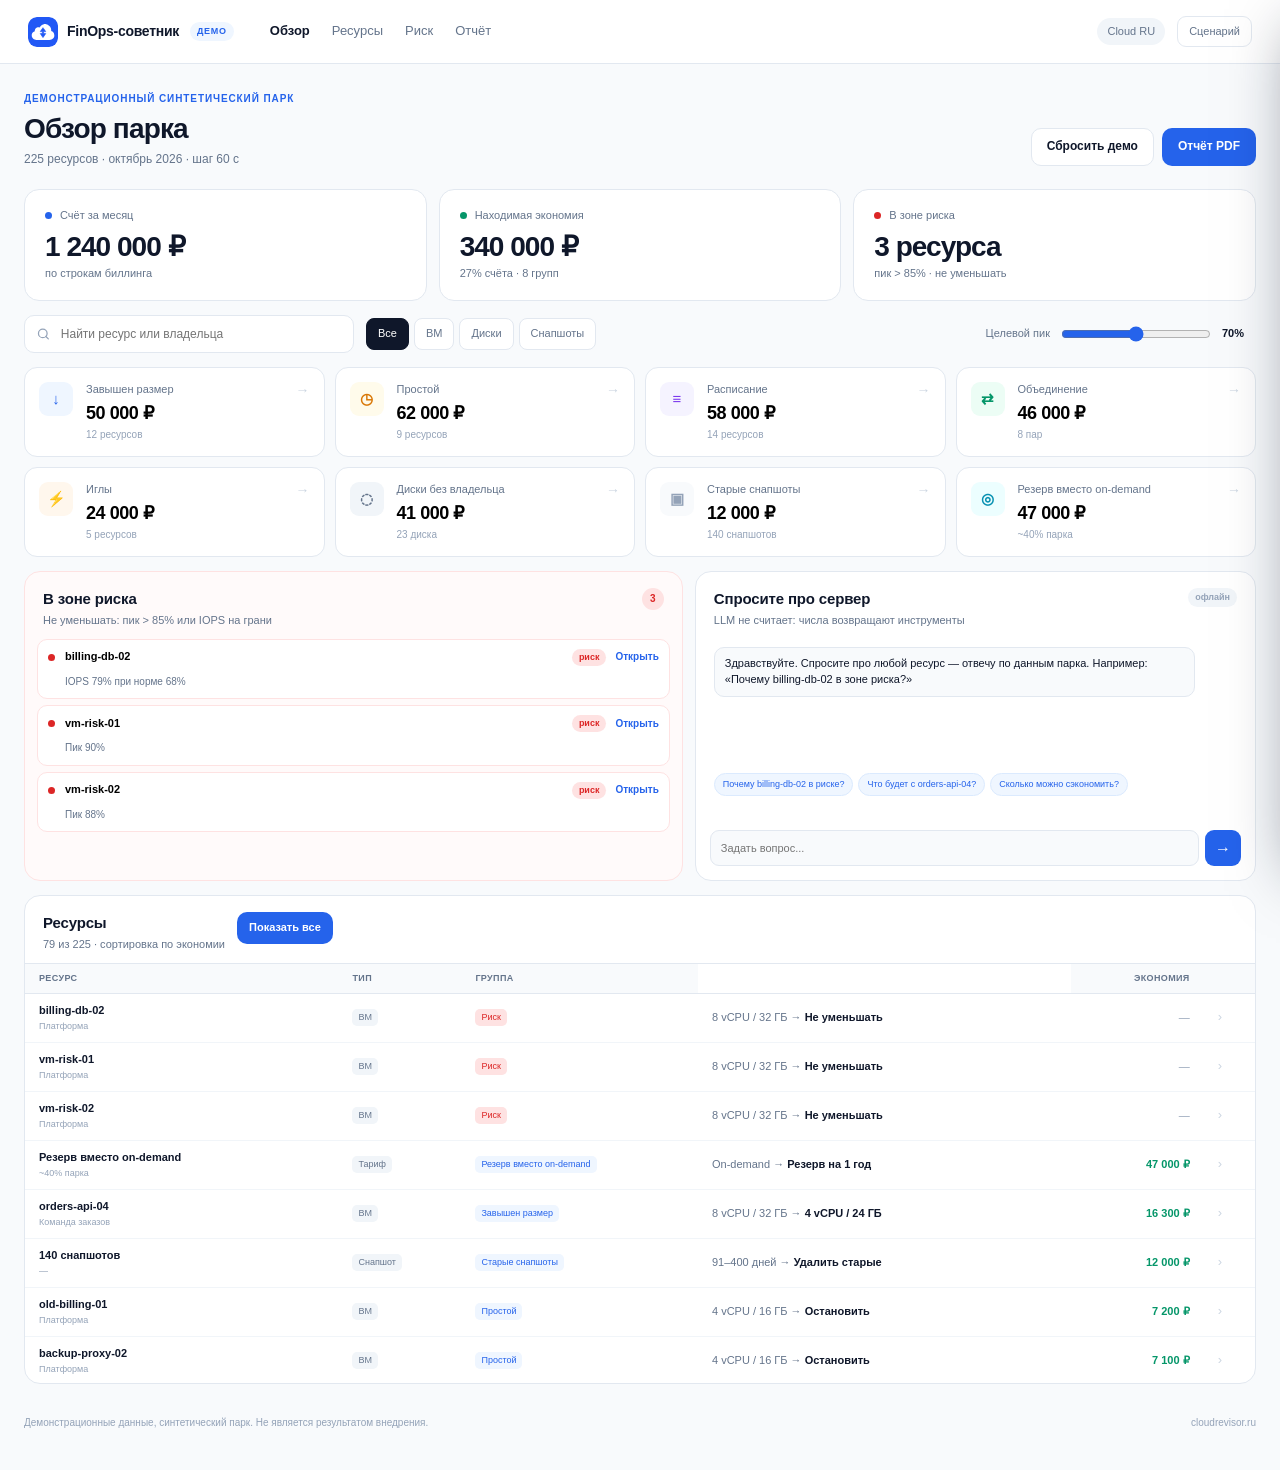
==== demo/index.html @ 81bf04be "Add interactive product demo" ====
<!doctype html>
<html lang="ru">
<head>
  <meta charset="utf-8">
  <meta name="viewport" content="width=device-width, initial-scale=1">
  <title>Облачный ревизор — демо</title>
  <meta name="description" content="Кликабельный демо-стенд FinOps-советника: счёт, экономия, риск, what-if и чат по числам.">
  <link rel="icon" type="image/svg+xml" href="assets/logo.svg">
  <link rel="stylesheet" href="styles.css">
</head>
<body>
  <header class="topbar">
    <a class="brand" href="#" aria-label="Облачный ревизор — демо">
      <img src="assets/logo.svg" alt="" width="32" height="32">
      <span class="brand__name">FinOps-советник</span>
      <span class="demo-badge">ДЕМО</span>
    </a>
    <nav class="nav" aria-label="Разделы демо">
      <a href="#top" class="is-active">Обзор</a>
      <a href="#resourcesPanel">Ресурсы</a>
      <a href="#riskPanel">Риск</a>
      <button type="button" id="navReport">Отчёт</button>
    </nav>
    <div class="topbar__right">
      <span class="account">Cloud RU</span>
      <button class="icon-btn" type="button" id="scenarioBtn" title="Сценарий демо">Сценарий</button>
    </div>
  </header>

  <main class="page" id="top">
    <section class="page-head">
      <div>
        <p class="eyebrow">Демонстрационный синтетический парк</p>
        <h1>Обзор парка</h1>
        <p class="page-sub"><span id="metaResources">225</span> ресурсов · <span id="metaPeriod">октябрь 2026</span> · шаг <span id="metaStep">60 с</span></p>
      </div>
      <div class="page-actions">
        <button class="btn btn--ghost" type="button" id="resetBtn">Сбросить демо</button>
        <button class="btn btn--primary" type="button" id="reportBtn">Отчёт PDF</button>
      </div>
    </section>

    <section class="summary-grid" aria-label="Сводка">
      <article class="summary-card">
        <div class="summary-card__label"><span class="dot dot--blue"></span>Счёт за месяц</div>
        <div class="summary-card__value" id="billValue">1 240 000 ₽</div>
        <div class="summary-card__sub">по строкам биллинга</div>
      </article>
      <article class="summary-card">
        <div class="summary-card__label"><span class="dot dot--green"></span>Находимая экономия</div>
        <div class="summary-card__value" id="savingsValue">340 000 ₽</div>
        <div class="summary-card__sub" id="savingsSub">27% счёта · 8 групп</div>
      </article>
      <article class="summary-card">
        <div class="summary-card__label"><span class="dot dot--red"></span>В зоне риска</div>
        <div class="summary-card__value" id="riskValue">3 ресурса</div>
        <div class="summary-card__sub">пик &gt; 85% · не уменьшать</div>
      </article>
    </section>

    <section class="toolbar" aria-label="Фильтры">
      <label class="search">
        <svg width="16" height="16" viewBox="0 0 24 24" fill="none" aria-hidden="true"><circle cx="11" cy="11" r="7" stroke="currentColor" stroke-width="2"/><path d="m16 16 4 4" stroke="currentColor" stroke-width="2" stroke-linecap="round"/></svg>
        <input type="search" id="searchInput" placeholder="Найти ресурс или владельца" autocomplete="off">
      </label>
      <div class="chips" id="typeChips" role="group" aria-label="Тип ресурса">
        <button type="button" class="chip is-active" data-type="all">Все</button>
        <button type="button" class="chip" data-type="ВМ">ВМ</button>
        <button type="button" class="chip" data-type="Диск">Диски</button>
        <button type="button" class="chip" data-type="Снапшот">Снапшоты</button>
      </div>
      <div class="peak">
        <label for="peakRange">Целевой пик</label>
        <input type="range" id="peakRange" min="60" max="80" step="1" value="70">
        <output id="peakValue" for="peakRange">70%</output>
      </div>
    </section>

    <section class="category-grid" id="categoryGrid" aria-label="Группы экономии"></section>

    <section class="lower-grid">
      <article class="panel risk-panel" id="riskPanel">
        <div class="panel__head">
          <div>
            <h2>В зоне риска</h2>
            <p>Не уменьшать: пик &gt; 85% или IOPS на грани</p>
          </div>
          <span class="pill pill--red" id="riskCount">3</span>
        </div>
        <div class="risk-list" id="riskList"></div>
      </article>

      <article class="panel chat-panel" id="chatPanel">
        <div class="panel__head">
          <div>
            <h2>Спросите про сервер</h2>
            <p>LLM не считает: числа возвращают инструменты</p>
          </div>
          <span class="llm-badge">офлайн</span>
        </div>
        <div class="chat-log" id="chatLog" aria-live="polite"></div>
        <div class="chat-suggestions" id="chatSuggestions"></div>
        <form class="chat-form" id="chatForm">
          <input type="text" id="chatInput" placeholder="Задать вопрос..." autocomplete="off" aria-label="Вопрос по данным">
          <button type="submit" aria-label="Отправить">→</button>
        </form>
      </article>
    </section>

    <section class="panel resources-panel" id="resourcesPanel">
      <div class="panel__head">
        <div>
          <h2 id="resourcesTitle">Ресурсы</h2>
          <p id="resourcesSub">Показаны ресурсы с рекомендациями и риском</p>
        </div>
        <button class="btn btn--small" type="button" id="clearFilter">Показать все</button>
      </div>
      <div class="table-wrap">
        <table class="resource-table">
          <thead>
            <tr>
              <th>Ресурс</th>
              <th>Тип</th>
              <th>Группа</th>
              <th>Сейчас → нужно</th>
              <th class="num">Экономия</th>
              <th></th>
            </tr>
          </thead>
          <tbody id="resourceRows"></tbody>
        </table>
      </div>
      <div class="table-empty" id="tableEmpty" hidden>Ничего не найдено. Попробуйте другой запрос.</div>
    </section>

    <footer class="page-foot">
      <span>Демонстрационные данные, синтетический парк. Не является результатом внедрения.</span>
      <span>cloudrevisor.ru</span>
    </footer>
  </main>

  <div class="drawer-backdrop" id="drawerBackdrop" hidden></div>
  <aside class="drawer" id="drawer" aria-hidden="true" aria-label="Карточка ресурса"></aside>

  <div class="modal-backdrop" id="reportModal" hidden>
    <div class="report" role="dialog" aria-modal="true" aria-labelledby="reportTitle">
      <div class="report__bar">
        <span id="reportTitle">Отчёт для руководителя</span>
        <div>
          <button class="btn btn--small" type="button" id="printReport">Печать / PDF</button>
          <button class="btn btn--small btn--ghost" type="button" data-close="reportModal">Закрыть</button>
        </div>
      </div>
      <div class="report__body" id="reportBody"></div>
    </div>
  </div>

  <div class="modal-backdrop" id="scenarioModal" hidden>
    <div class="scenario" role="dialog" aria-modal="true" aria-labelledby="scenarioTitle">
      <div class="report__bar">
        <span id="scenarioTitle">Сценарий демо · 3 минуты</span>
        <button class="btn btn--small btn--ghost" type="button" data-close="scenarioModal">Закрыть</button>
      </div>
      <div class="scenario__body">
        <ol class="scenario-list">
          <li><b>0:00–0:15</b><span>Дашборд. «Счёт 1 240 000 ₽, 340 тысяч из них — переплата».</span></li>
          <li><b>0:15–0:45</b><span>«Завышен размер» → <code>orders-api-04</code>. Экономия 16 300 ₽/мес.</span></li>
          <li><b>0:45–1:05</b><span>«Прогнать историю»: 0 переполнений, запас 18%.</span></li>
          <li><b>1:05–1:30</b><span>«Объединение»: две ВМ не работают одновременно.</span></li>
          <li><b>1:30–1:50</b><span>Блок риска: <code>billing-db-02</code>, <code>vm-risk-01/02</code>.</span></li>
          <li><b>1:50–2:15</b><span>Ползунок 70 → 80%: экономия растёт, риск тоже.</span></li>
          <li><b>2:15–2:35</b><span>Чат: «Почему billing-db-02 в риске?»</span></li>
          <li><b>2:35–3:00</b><span>PDF и итог: 225 ресурсов, 340 тыс., 3 риска.</span></li>
        </ol>
        <button class="btn btn--primary" type="button" id="startScenario">Начать с начала</button>
      </div>
    </div>
  </div>

  <script src="data.js"></script>
  <script src="app.js"></script>
</body>
</html>
---- demo/styles.css ----
:root {
  --bg: #f8fafc;
  --card: #ffffff;
  --ink: #0f172a;
  --muted: #64748b;
  --soft: #94a3b8;
  --line: #e2e8f0;
  --accent: #2563eb;
  --accent-soft: #eff6ff;
  --green: #059669;
  --green-soft: #ecfdf5;
  --red: #dc2626;
  --red-soft: #fef2f2;
  --amber: #d97706;
  --amber-soft: #fffbeb;
  --violet: #7c3aed;
  --violet-soft: #f5f3ff;
  --radius: 16px;
  --shadow: 0 18px 45px -28px rgba(15, 23, 42, 0.35);
}

*,
*::before,
*::after {
  box-sizing: border-box;
}

html {
  scroll-behavior: smooth;
  scroll-padding-top: 84px;
}

body {
  margin: 0;
  background: var(--bg);
  color: var(--ink);
  font-family: "Inter", -apple-system, BlinkMacSystemFont, "Segoe UI", Roboto, "Helvetica Neue", Arial, sans-serif;
  font-size: 14px;
  line-height: 1.45;
  -webkit-font-smoothing: antialiased;
}

button,
input {
  font: inherit;
}

button {
  cursor: pointer;
}

a {
  color: inherit;
  text-decoration: none;
}

img {
  display: block;
}

h1,
h2,
h3,
p {
  margin: 0;
}

h1 {
  font-size: 28px;
  letter-spacing: -0.03em;
  line-height: 1.1;
}

h2 {
  font-size: 15px;
  letter-spacing: -0.01em;
}

h3 {
  font-size: 16px;
  letter-spacing: -0.015em;
}

.topbar {
  position: sticky;
  top: 0;
  z-index: 40;
  display: flex;
  align-items: center;
  gap: 28px;
  min-height: 64px;
  padding: 0 28px;
  background: rgba(255, 255, 255, 0.92);
  border-bottom: 1px solid var(--line);
  backdrop-filter: blur(12px);
}

.brand {
  display: inline-flex;
  align-items: center;
  gap: 9px;
  font-weight: 700;
  letter-spacing: -0.02em;
  white-space: nowrap;
}

.brand img {
  width: 30px;
  height: 30px;
  border-radius: 9px;
}

.brand__name {
  font-size: 14px;
}

.demo-badge {
  margin-left: 2px;
  padding: 3px 7px;
  border-radius: 999px;
  background: var(--accent-soft);
  color: var(--accent);
  font-size: 9px;
  font-weight: 700;
  letter-spacing: 0.08em;
}

.nav {
  display: flex;
  align-items: center;
  gap: 22px;
  margin-left: 8px;
  color: var(--muted);
  font-size: 13px;
}

.nav a,
.nav button {
  padding: 6px 0;
  border: 0;
  background: none;
  color: inherit;
  font-weight: 500;
}

.nav a:hover,
.nav button:hover,
.nav .is-active {
  color: var(--ink);
}

.nav .is-active {
  font-weight: 600;
}

.topbar__right {
  display: flex;
  align-items: center;
  gap: 12px;
  margin-left: auto;
}

.account {
  padding: 6px 10px;
  border-radius: 999px;
  background: #f1f5f9;
  color: var(--muted);
  font-size: 11px;
}

.icon-btn {
  padding: 7px 11px;
  border: 1px solid var(--line);
  border-radius: 9px;
  background: var(--card);
  color: var(--muted);
  font-size: 11px;
}

.icon-btn:hover {
  border-color: #cbd5e1;
  color: var(--ink);
}

.page {
  width: min(1240px, calc(100% - 48px));
  margin: 0 auto;
  padding: 28px 0 40px;
}

.page-head {
  display: flex;
  align-items: flex-end;
  gap: 24px;
  margin-bottom: 20px;
}

.eyebrow {
  margin-bottom: 7px;
  color: var(--accent);
  font-size: 10px;
  font-weight: 700;
  letter-spacing: 0.09em;
  text-transform: uppercase;
}

.page-sub {
  margin-top: 7px;
  color: var(--muted);
  font-size: 12px;
}

.page-actions {
  display: flex;
  gap: 8px;
  margin-left: auto;
  padding-bottom: 3px;
}

.btn {
  display: inline-flex;
  align-items: center;
  justify-content: center;
  min-height: 38px;
  padding: 0 15px;
  border: 1px solid transparent;
  border-radius: 10px;
  background: var(--accent);
  color: #fff;
  font-size: 12px;
  font-weight: 600;
  transition: background 0.15s ease, border-color 0.15s ease, transform 0.15s ease;
}

.btn:hover {
  background: #1d4ed8;
}

.btn:active {
  transform: translateY(1px);
}

.btn--ghost {
  border-color: var(--line);
  background: var(--card);
  color: var(--ink);
}

.btn--ghost:hover {
  background: #f8fafc;
  border-color: #cbd5e1;
}

.btn--small {
  min-height: 32px;
  padding: 0 11px;
  font-size: 11px;
}

.summary-grid {
  display: grid;
  grid-template-columns: repeat(3, 1fr);
  gap: 12px;
  margin-bottom: 14px;
}

.summary-card {
  padding: 18px 20px;
  border: 1px solid var(--line);
  border-radius: 15px;
  background: var(--card);
}

.summary-card__label {
  display: flex;
  align-items: center;
  gap: 8px;
  color: var(--muted);
  font-size: 11px;
  font-weight: 500;
}

.dot {
  width: 7px;
  height: 7px;
  border-radius: 50%;
}

.dot--blue { background: var(--accent); }
.dot--green { background: var(--green); }
.dot--red { background: var(--red); }

.summary-card__value {
  margin-top: 8px;
  font-size: 28px;
  font-weight: 700;
  letter-spacing: -0.035em;
  line-height: 1.1;
}

.summary-card__sub {
  margin-top: 4px;
  color: var(--muted);
  font-size: 11px;
}

.toolbar {
  display: flex;
  align-items: center;
  gap: 12px;
  margin-bottom: 14px;
}

.search {
  display: flex;
  align-items: center;
  gap: 8px;
  width: min(330px, 100%);
  height: 38px;
  padding: 0 11px;
  border: 1px solid var(--line);
  border-radius: 10px;
  background: var(--card);
  color: var(--soft);
}

.search input {
  width: 100%;
  border: 0;
  outline: 0;
  background: transparent;
  color: var(--ink);
  font-size: 12px;
}

.chips {
  display: flex;
  gap: 5px;
}

.chip {
  height: 32px;
  padding: 0 11px;
  border: 1px solid var(--line);
  border-radius: 8px;
  background: var(--card);
  color: var(--muted);
  font-size: 11px;
  font-weight: 500;
}

.chip:hover {
  border-color: #cbd5e1;
  color: var(--ink);
}

.chip.is-active {
  border-color: var(--ink);
  background: var(--ink);
  color: #fff;
}

.peak {
  display: flex;
  align-items: center;
  gap: 9px;
  margin-left: auto;
  color: var(--muted);
  font-size: 11px;
  white-space: nowrap;
}

.peak input {
  width: 150px;
  accent-color: var(--accent);
}

.peak output {
  min-width: 34px;
  color: var(--ink);
  font-weight: 600;
}

.category-grid {
  display: grid;
  grid-template-columns: repeat(4, 1fr);
  gap: 10px;
  margin-bottom: 14px;
}

.cat-card {
  display: grid;
  grid-template-columns: 36px 1fr auto;
  gap: 11px;
  align-items: start;
  padding: 14px;
  border: 1px solid var(--line);
  border-radius: 13px;
  background: var(--card);
  text-align: left;
  transition: border-color 0.15s ease, box-shadow 0.15s ease, transform 0.15s ease;
}

.cat-card:hover {
  border-color: #bfdbfe;
  box-shadow: 0 10px 24px -22px rgba(15, 23, 42, 0.45);
  transform: translateY(-1px);
}

.cat-card.is-active {
  border-color: var(--accent);
  box-shadow: 0 0 0 3px rgba(37, 99, 235, 0.12);
}

.cat-icon {
  display: grid;
  place-items: center;
  width: 34px;
  height: 34px;
  border-radius: 9px;
  font-size: 15px;
  font-weight: 700;
}

.tone-blue { background: var(--accent-soft); color: var(--accent); }
.tone-amber { background: var(--amber-soft); color: var(--amber); }
.tone-violet { background: var(--violet-soft); color: var(--violet); }
.tone-green { background: var(--green-soft); color: var(--green); }
.tone-orange { background: #fff7ed; color: #ea580c; }
.tone-slate { background: #f1f5f9; color: var(--muted); }
.tone-gray { background: #f8fafc; color: var(--soft); }
.tone-mint { background: #ecfeff; color: #0891b2; }

.cat-title,
.cat-value,
.cat-sub {
  display: block;
}

.cat-title {
  color: var(--muted);
  font-size: 11px;
  font-weight: 500;
  line-height: 1.3;
}

.cat-value {
  margin-top: 3px;
  font-size: 18px;
  font-weight: 700;
  letter-spacing: -0.025em;
}

.cat-sub {
  margin-top: 2px;
  color: var(--soft);
  font-size: 10px;
}

.cat-arrow {
  color: #cbd5e1;
  font-size: 14px;
  line-height: 1.2;
}

.lower-grid {
  display: grid;
  grid-template-columns: 1.08fr 0.92fr;
  gap: 12px;
  margin-bottom: 14px;
}

.panel {
  border: 1px solid var(--line);
  border-radius: var(--radius);
  background: var(--card);
}

.panel__head {
  display: flex;
  align-items: flex-start;
  gap: 12px;
  padding: 16px 18px 10px;
}

.panel__head p {
  margin-top: 3px;
  color: var(--muted);
  font-size: 11px;
}

.panel__head .pill,
.panel__head .llm-badge {
  margin-left: auto;
}

.risk-panel {
  background: #fffafa;
  border-color: #fee2e2;
}

.pill {
  display: inline-flex;
  align-items: center;
  justify-content: center;
  min-width: 22px;
  height: 22px;
  padding: 0 7px;
  border-radius: 999px;
  font-size: 10px;
  font-weight: 700;
}

.pill--red {
  background: #fee2e2;
  color: var(--red);
}

.risk-list {
  display: grid;
  gap: 6px;
  padding: 0 12px 12px;
  max-height: 300px;
  overflow: auto;
}

.risk-row {
  display: grid;
  grid-template-columns: 8px minmax(0, 1fr) auto auto;
  gap: 9px;
  align-items: center;
  padding: 9px 10px;
  border: 1px solid #fee2e2;
  border-radius: 10px;
  background: var(--card);
  text-align: left;
}

.risk-row:hover {
  border-color: #fecaca;
}

.risk-dot {
  width: 7px;
  height: 7px;
  border-radius: 50%;
  background: var(--red);
}

.risk-name {
  font-size: 11px;
  font-weight: 600;
  white-space: nowrap;
  overflow: hidden;
  text-overflow: ellipsis;
}

.risk-reason {
  grid-column: 2;
  color: var(--muted);
  font-size: 10px;
  white-space: nowrap;
  overflow: hidden;
  text-overflow: ellipsis;
}

.risk-tag {
  padding: 2px 7px;
  border-radius: 999px;
  background: #fee2e2;
  color: var(--red);
  font-size: 9px;
  font-weight: 600;
}

.risk-open {
  border: 0;
  background: none;
  color: var(--accent);
  font-size: 10px;
  font-weight: 600;
}

.chat-panel {
  display: flex;
  flex-direction: column;
  min-height: 310px;
}

.llm-badge {
  padding: 3px 7px;
  border-radius: 999px;
  background: #f1f5f9;
  color: var(--soft);
  font-size: 9px;
  font-weight: 600;
}

.chat-log {
  display: flex;
  flex-direction: column;
  gap: 7px;
  min-height: 128px;
  max-height: 190px;
  padding: 8px 18px 4px;
  overflow: auto;
}

.msg {
  max-width: 92%;
  padding: 8px 10px;
  border-radius: 10px;
  font-size: 11px;
  line-height: 1.45;
}

.msg--bot {
  align-self: flex-start;
  border: 1px solid var(--line);
  background: #f8fafc;
  color: var(--ink);
}

.msg--user {
  align-self: flex-end;
  background: var(--accent);
  color: #fff;
}

.tools {
  display: flex;
  flex-wrap: wrap;
  gap: 4px;
  margin-top: 6px;
}

.tool-chip {
  padding: 2px 5px;
  border-radius: 5px;
  background: #eef2ff;
  color: #4f46e5;
  font-family: ui-monospace, SFMono-Regular, Menlo, monospace;
  font-size: 8px;
}

.typing {
  display: inline-flex;
  gap: 3px;
  padding: 3px 0;
}

.typing i {
  width: 4px;
  height: 4px;
  border-radius: 50%;
  background: var(--soft);
  animation: blink 1s infinite;
}

.typing i:nth-child(2) { animation-delay: 0.15s; }
.typing i:nth-child(3) { animation-delay: 0.3s; }

@keyframes blink {
  0%, 80%, 100% { opacity: 0.25; }
  40% { opacity: 1; }
}

.chat-suggestions {
  display: flex;
  flex-wrap: wrap;
  gap: 5px;
  padding: 6px 18px;
}

.suggestion {
  padding: 4px 8px;
  border: 1px solid #dbeafe;
  border-radius: 999px;
  background: var(--accent-soft);
  color: var(--accent);
  font-size: 9px;
  font-weight: 500;
}

.chat-form {
  display: flex;
  gap: 6px;
  margin-top: auto;
  padding: 8px 14px 14px;
}

.chat-form input {
  flex: 1;
  min-width: 0;
  height: 36px;
  padding: 0 10px;
  border: 1px solid var(--line);
  border-radius: 9px;
  outline: 0;
  background: #f8fafc;
  font-size: 11px;
}

.chat-form input:focus {
  border-color: var(--accent);
  background: #fff;
}

.chat-form button {
  width: 36px;
  height: 36px;
  border: 0;
  border-radius: 9px;
  background: var(--accent);
  color: #fff;
  font-size: 16px;
}

.resources-panel {
  margin-bottom: 18px;
}

.table-wrap {
  overflow: auto;
  max-height: 420px;
  border-top: 1px solid var(--line);
}

.resource-table {
  width: 100%;
  border-collapse: collapse;
  font-size: 11px;
}

.resource-table th {
  position: sticky;
  top: 0;
  z-index: 1;
  padding: 8px 14px;
  background: #f8fafc;
  color: var(--muted);
  font-size: 9px;
  font-weight: 600;
  text-align: left;
  text-transform: uppercase;
  letter-spacing: 0.04em;
  border-bottom: 1px solid var(--line);
}

.resource-table th.num,
.resource-table td.num {
  text-align: right;
}

.resource-table td {
  padding: 9px 14px;
  border-bottom: 1px solid #f1f5f9;
  vertical-align: middle;
}

.resource-table tbody tr {
  cursor: pointer;
}

.resource-table tbody tr:hover {
  background: #f8fafc;
}

.res-name {
  font-weight: 600;
  white-space: nowrap;
}

.res-owner {
  margin-top: 1px;
  color: var(--soft);
  font-size: 9px;
}

.type-badge,
.group-badge {
  display: inline-block;
  padding: 2px 6px;
  border-radius: 5px;
  background: #f1f5f9;
  color: var(--muted);
  font-size: 9px;
  white-space: nowrap;
}

.group-badge {
  background: #eff6ff;
  color: var(--accent);
}

.group-badge--risk {
  background: #fee2e2;
  color: var(--red);
}

.res-flow {
  color: var(--muted);
  white-space: nowrap;
}

.res-flow b {
  color: var(--ink);
  font-weight: 600;
}

.res-savings {
  color: var(--green);
  font-weight: 700;
  white-space: nowrap;
}

.res-savings--zero {
  color: var(--soft);
  font-weight: 500;
}

.row-open {
  color: #cbd5e1;
  font-size: 13px;
}

.table-empty {
  padding: 26px;
  color: var(--muted);
  font-size: 12px;
  text-align: center;
}

.page-foot {
  display: flex;
  justify-content: space-between;
  gap: 18px;
  padding-top: 14px;
  color: var(--soft);
  font-size: 10px;
}

/* Drawer */

.drawer-backdrop {
  position: fixed;
  inset: 0;
  z-index: 60;
  background: rgba(15, 23, 42, 0.28);
  backdrop-filter: blur(2px);
}

.drawer {
  position: fixed;
  top: 0;
  right: 0;
  z-index: 61;
  display: flex;
  flex-direction: column;
  width: min(570px, 100%);
  height: 100dvh;
  background: var(--bg);
  box-shadow: -24px 0 60px -30px rgba(15, 23, 42, 0.5);
  transform: translateX(102%);
  transition: transform 0.25s ease;
  overflow: auto;
}

.drawer.is-open {
  transform: translateX(0);
}

.drawer__head {
  position: sticky;
  top: 0;
  z-index: 2;
  display: flex;
  align-items: center;
  gap: 10px;
  padding: 14px 18px;
  border-bottom: 1px solid var(--line);
  background: rgba(248, 250, 252, 0.95);
  backdrop-filter: blur(10px);
}

.back-btn {
  display: inline-flex;
  align-items: center;
  gap: 5px;
  padding: 5px 8px;
  border: 1px solid var(--line);
  border-radius: 8px;
  background: var(--card);
  color: var(--muted);
  font-size: 10px;
}

.drawer__head .pill {
  margin-left: auto;
}

.drawer__body {
  padding: 18px;
}

.drawer-title {
  display: flex;
  align-items: flex-start;
  gap: 10px;
}

.drawer-title h2 {
  font-size: 21px;
  letter-spacing: -0.03em;
}

.drawer-title p {
  margin-top: 2px;
  color: var(--muted);
  font-size: 11px;
}

.verdict {
  display: grid;
  grid-template-columns: 1fr auto;
  gap: 12px;
  align-items: center;
  margin-top: 14px;
  padding: 14px 16px;
  border: 1px solid #a7f3d0;
  border-radius: 13px;
  background: var(--green-soft);
}

.verdict--risk {
  border-color: #fecaca;
  background: var(--red-soft);
}

.verdict__label {
  color: var(--green);
  font-size: 10px;
  font-weight: 700;
  letter-spacing: 0.05em;
  text-transform: uppercase;
}

.verdict--risk .verdict__label {
  color: var(--red);
}

.verdict__text {
  margin-top: 3px;
  font-size: 12px;
}

.verdict__value {
  color: var(--green);
  font-size: 25px;
  font-weight: 700;
  letter-spacing: -0.03em;
  text-align: right;
}

.verdict--risk .verdict__value {
  color: var(--red);
  font-size: 13px;
}

.spec-grid {
  display: grid;
  grid-template-columns: 1fr 34px 1fr;
  gap: 8px;
  align-items: center;
  margin-top: 12px;
}

.spec {
  padding: 11px 12px;
  border: 1px solid var(--line);
  border-radius: 11px;
  background: var(--card);
}

.spec span {
  color: var(--muted);
  font-size: 9px;
  text-transform: uppercase;
  letter-spacing: 0.04em;
}

.spec b {
  display: block;
  margin-top: 3px;
  font-size: 14px;
  letter-spacing: -0.02em;
}

.spec--next {
  border-color: #bfdbfe;
  background: var(--accent-soft);
}

.spec-arrow {
  color: var(--accent);
  font-size: 16px;
  text-align: center;
}

.section-label {
  margin: 18px 0 8px;
  color: var(--muted);
  font-size: 10px;
  font-weight: 600;
  letter-spacing: 0.04em;
  text-transform: uppercase;
}

.chart-card {
  padding: 12px;
  border: 1px solid var(--line);
  border-radius: 12px;
  background: var(--card);
}

.chart-head {
  display: flex;
  justify-content: space-between;
  gap: 10px;
  color: var(--muted);
  font-size: 9px;
}

.chart-head b {
  color: var(--ink);
  font-weight: 600;
}

.chart {
  display: block;
  width: 100%;
  height: auto;
  margin-top: 6px;
}

.replay {
  display: flex;
  align-items: center;
  gap: 10px;
  margin-top: 8px;
  padding: 10px 12px;
  border: 1px solid var(--line);
  border-radius: 11px;
  background: var(--card);
}

.replay button {
  flex: 0 0 auto;
}

.replay p {
  color: var(--muted);
  font-size: 10px;
}

.replay-result {
  margin-left: auto;
  color: var(--green);
  font-size: 10px;
  font-weight: 600;
  text-align: right;
}

.steps {
  display: grid;
  gap: 6px;
}

.step {
  display: grid;
  grid-template-columns: 20px 1fr;
  gap: 8px;
  align-items: start;
  padding: 9px 11px;
  border: 1px solid var(--line);
  border-radius: 10px;
  background: var(--card);
  font-size: 11px;
}

.step i {
  display: grid;
  place-items: center;
  width: 18px;
  height: 18px;
  border-radius: 50%;
  background: var(--accent-soft);
  color: var(--accent);
  font-size: 9px;
  font-style: normal;
  font-weight: 700;
}

.drawer-ask {
  display: flex;
  gap: 6px;
  margin-top: 12px;
}

.drawer-ask input {
  flex: 1;
  min-width: 0;
  height: 38px;
  padding: 0 10px;
  border: 1px solid var(--line);
  border-radius: 9px;
  outline: 0;
  background: var(--card);
  font-size: 11px;
}

.drawer-ask button {
  min-height: 38px;
  padding: 0 13px;
  border: 0;
  border-radius: 9px;
  background: var(--accent);
  color: #fff;
  font-size: 11px;
  font-weight: 600;
}

.metric-grid {
  display: grid;
  grid-template-columns: repeat(2, 1fr);
  gap: 6px;
}

.metric {
  display: flex;
  justify-content: space-between;
  gap: 8px;
  padding: 8px 10px;
  border: 1px solid var(--line);
  border-radius: 9px;
  background: var(--card);
  font-size: 10px;
}

.metric span {
  color: var(--muted);
}

.metric b {
  font-weight: 600;
}

.metric--bad b {
  color: var(--red);
}

/* Modals */

.modal-backdrop {
  position: fixed;
  inset: 0;
  z-index: 70;
  display: grid;
  place-items: center;
  padding: 24px;
  background: rgba(15, 23, 42, 0.45);
  backdrop-filter: blur(3px);
}

.modal-backdrop[hidden] {
  display: none;
}

.report,
.scenario {
  width: min(920px, 100%);
  max-height: 90dvh;
  overflow: auto;
  border-radius: 16px;
  background: var(--card);
  box-shadow: var(--shadow);
}

.report__bar {
  position: sticky;
  top: 0;
  z-index: 2;
  display: flex;
  align-items: center;
  gap: 12px;
  padding: 12px 18px;
  border-bottom: 1px solid var(--line);
  background: rgba(255, 255, 255, 0.96);
  backdrop-filter: blur(8px);
  font-weight: 600;
}

.report__bar > div {
  display: flex;
  gap: 6px;
  margin-left: auto;
}

.report__body {
  padding: 28px 34px 36px;
}

.report-hero {
  display: grid;
  grid-template-columns: repeat(3, 1fr);
  gap: 12px;
  margin: 14px 0 18px;
}

.report-stat {
  padding: 12px;
  border: 1px solid var(--line);
  border-radius: 10px;
}

.report-stat span {
  color: var(--muted);
  font-size: 10px;
}

.report-stat b {
  display: block;
  margin-top: 3px;
  font-size: 20px;
  letter-spacing: -0.03em;
}

.report h2 {
  margin-top: 20px;
  font-size: 14px;
}

.report table {
  width: 100%;
  margin-top: 8px;
  border-collapse: collapse;
  font-size: 11px;
}

.report th,
.report td {
  padding: 7px 8px;
  border-bottom: 1px solid var(--line);
  text-align: left;
}

.report th {
  color: var(--muted);
  font-size: 9px;
  text-transform: uppercase;
  letter-spacing: 0.04em;
}

.report td.num,
.report th.num {
  text-align: right;
}

.report-risk {
  margin-top: 10px;
  padding: 12px 14px;
  border: 1px solid #fecaca;
  border-radius: 10px;
  background: var(--red-soft);
  font-size: 11px;
}

.report-risk ul {
  margin: 6px 0 0;
  padding-left: 16px;
}

.report-risk li + li {
  margin-top: 3px;
}

.report-foot {
  margin-top: 22px;
  padding-top: 10px;
  border-top: 1px solid var(--line);
  color: var(--soft);
  font-size: 9px;
}

.scenario__body {
  padding: 18px 22px 24px;
}

.scenario-list {
  display: grid;
  gap: 8px;
  margin: 0 0 18px;
  padding: 0;
  list-style: none;
}

.scenario-list li {
  display: grid;
  grid-template-columns: 82px 1fr;
  gap: 10px;
  padding: 9px 11px;
  border: 1px solid var(--line);
  border-radius: 9px;
  background: #f8fafc;
  font-size: 11px;
}

.scenario-list b {
  color: var(--accent);
  font-size: 10px;
}

.scenario-list code {
  padding: 1px 4px;
  border-radius: 4px;
  background: #eef2ff;
  color: #4f46e5;
  font-size: 10px;
}

/* Responsive */

@media (max-width: 1100px) {
  .category-grid {
    grid-template-columns: repeat(2, 1fr);
  }

  .lower-grid {
    grid-template-columns: 1fr;
  }

  .summary-card__value {
    font-size: 24px;
  }
}

@media (max-width: 860px) {
  .topbar {
    gap: 14px;
    padding: 0 16px;
  }

  .nav {
    gap: 14px;
    overflow-x: auto;
    white-space: nowrap;
  }

  .account {
    display: none;
  }

  .page {
    width: calc(100% - 32px);
    padding-top: 20px;
  }

  .page-head {
    align-items: flex-start;
    flex-direction: column;
    gap: 12px;
  }

  .page-actions {
    margin-left: 0;
  }

  .summary-grid {
    grid-template-columns: 1fr;
  }

  .toolbar {
    flex-wrap: wrap;
  }

  .search {
    width: 100%;
  }

  .peak {
    width: 100%;
    margin-left: 0;
  }

  .peak input {
    flex: 1;
  }
}

@media (max-width: 640px) {
  .brand__name {
    display: none;
  }

  .nav {
    font-size: 12px;
  }

  .category-grid {
    grid-template-columns: 1fr;
  }

  .summary-card__value {
    font-size: 26px;
  }

  .page-actions {
    width: 100%;
  }

  .page-actions .btn {
    flex: 1;
  }

  .resource-table th:nth-child(2),
  .resource-table td:nth-child(2),
  .resource-table th:nth-child(4),
  .resource-table td:nth-child(4) {
    display: none;
  }

  .drawer {
    width: 100%;
  }

  .report__body {
    padding: 20px 18px 26px;
  }

  .report-hero {
    grid-template-columns: 1fr;
  }
}

@media (prefers-reduced-motion: reduce) {
  *,
  *::before,
  *::after {
    animation-duration: 0.001ms !important;
    transition-duration: 0.001ms !important;
  }
}

@media print {
  body * {
    visibility: hidden;
  }

  .report,
  .report * {
    visibility: visible;
  }

  .report {
    position: absolute;
    inset: 0;
    width: 100%;
    max-height: none;
    box-shadow: none;
    border-radius: 0;
  }

  .report__bar {
    display: none;
  }

  .report__body {
    padding: 0;
  }

  .modal-backdrop {
    position: static;
    display: block;
    padding: 0;
    background: none;
  }
}
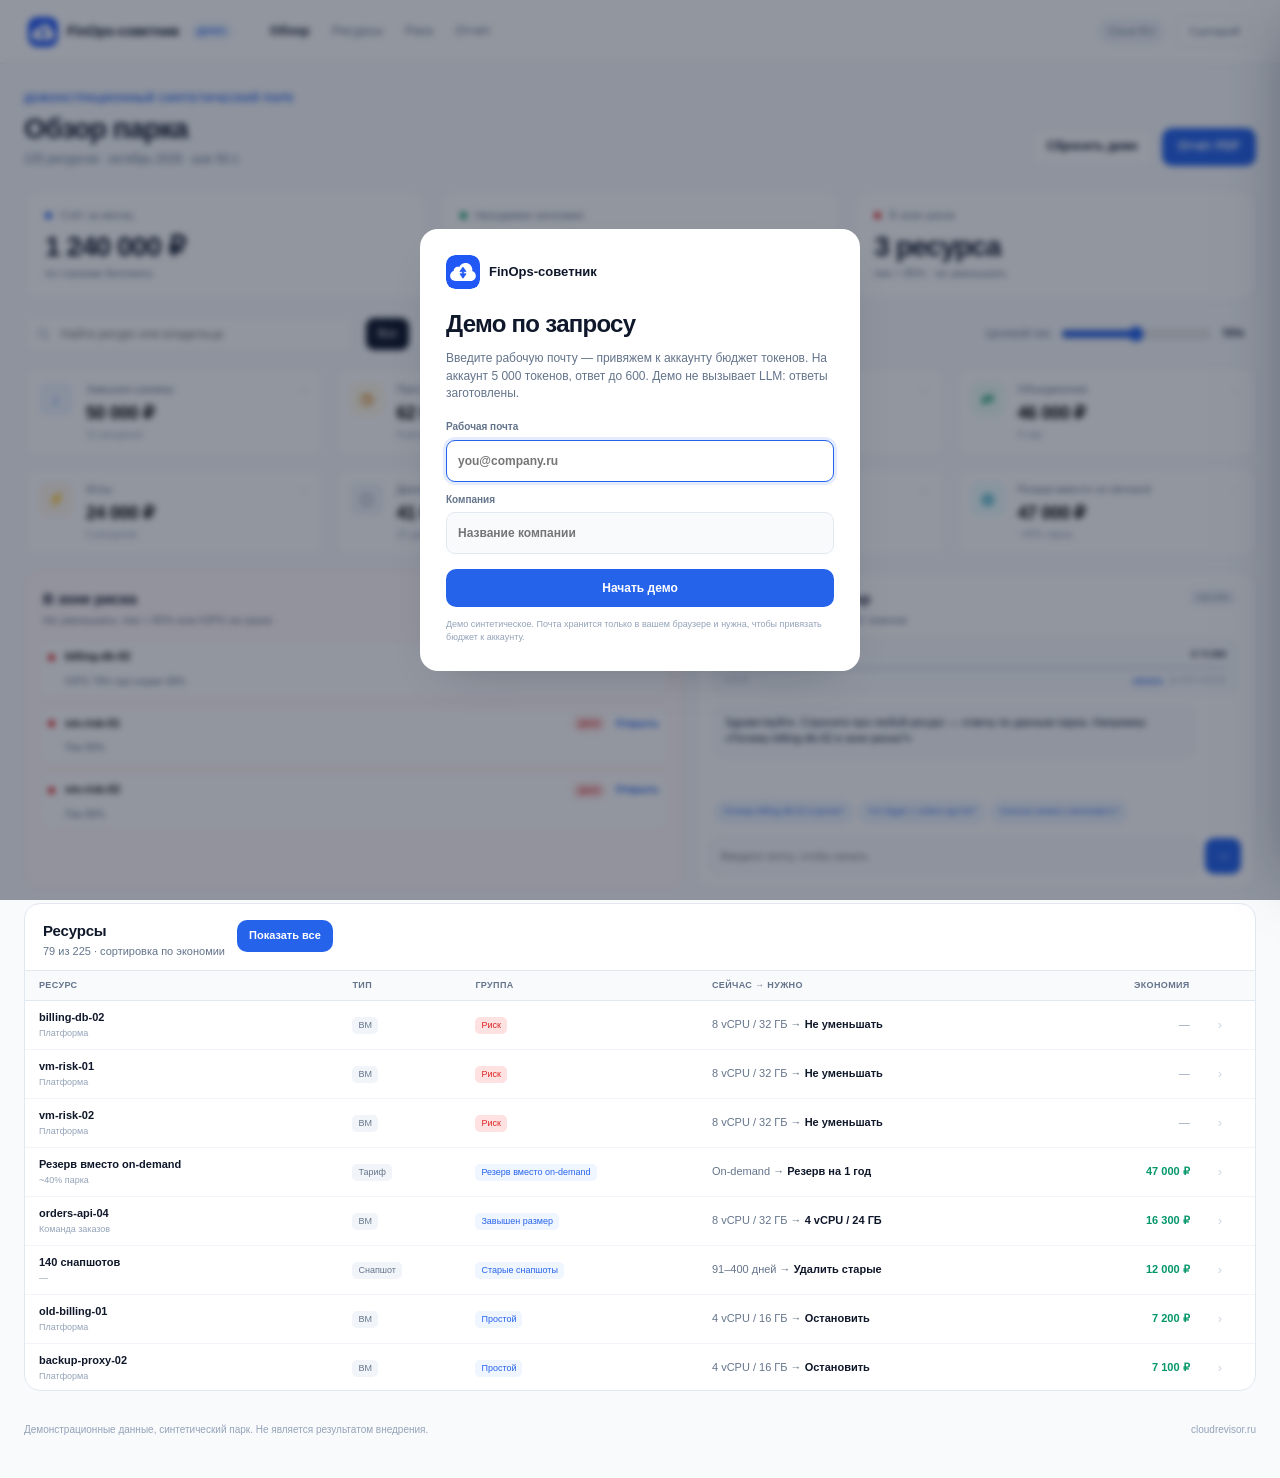
==== commit 548816d7: "Bind demo token budget to account" ====
--- a/demo/index.html
+++ b/demo/index.html
@@ -94,9 +94,14 @@
         <div class="panel__head">
           <div>
             <h2>Спросите про сервер</h2>
-            <p>LLM не считает: числа возвращают инструменты</p>
+            <p>LLM не считает · лимит 5 000 токенов</p>
           </div>
           <span class="llm-badge">офлайн</span>
+        </div>
+        <div class="token-meter" id="tokenMeter">
+          <div class="token-meter__top"><span>Аккаунт: <b id="tokenAccount">—</b></span><b id="tokenUsage">0 / 5 000</b></div>
+          <div class="token-meter__bar"><span id="tokenBar"></span></div>
+          <div class="token-meter__foot"><span id="tokenCost">0,00 ₽</span><span><button class="link-btn" type="button" id="switchAccount">сменить</button> · до 600 токенов</span></div>
         </div>
         <div class="chat-log" id="chatLog" aria-live="polite"></div>
         <div class="chat-suggestions" id="chatSuggestions"></div>
@@ -155,6 +160,23 @@
     </div>
   </div>
 
+  <div class="modal-backdrop" id="accountModal" hidden>
+    <div class="account-gate" role="dialog" aria-modal="true" aria-labelledby="accountTitle">
+      <div class="account-gate__brand">
+        <img src="assets/logo.svg" alt="" width="34" height="34">
+        <span>FinOps-советник</span>
+      </div>
+      <h2 id="accountTitle">Демо по запросу</h2>
+      <p>Введите рабочую почту — привяжем к аккаунту бюджет токенов. На аккаунт 5 000 токенов, ответ до 600. Демо не вызывает LLM: ответы заготовлены.</p>
+      <form id="accountForm">
+        <label>Рабочая почта<input type="email" id="accountEmail" required placeholder="you@company.ru" autocomplete="email"></label>
+        <label>Компания<input type="text" id="accountCompany" placeholder="Название компании" autocomplete="organization"></label>
+        <button class="btn btn--primary" type="submit">Начать демо</button>
+        <p class="account-gate__note">Демо синтетическое. Почта хранится только в вашем браузере и нужна, чтобы привязать бюджет к аккаунту.</p>
+      </form>
+    </div>
+  </div>
+
   <div class="modal-backdrop" id="scenarioModal" hidden>
     <div class="scenario" role="dialog" aria-modal="true" aria-labelledby="scenarioTitle">
       <div class="report__bar">
@@ -172,6 +194,7 @@
           <li><b>2:15–2:35</b><span>Чат: «Почему billing-db-02 в риске?»</span></li>
           <li><b>2:35–3:00</b><span>PDF и итог: 225 ресурсов, 340 тыс., 3 риска.</span></li>
         </ol>
+        <p class="scenario-note">Демо-чат ограничен 5 000 токенов на аккаунт; ответ — до 600. «Сбросить демо» не обнуляет бюджет аккаунта.</p>
         <button class="btn btn--primary" type="button" id="startScenario">Начать с начала</button>
       </div>
     </div>
--- a/demo/styles.css
+++ b/demo/styles.css
@@ -596,12 +596,70 @@
   font-weight: 600;
 }
 
+.token-meter {
+  margin: 0 18px 4px;
+  padding: 8px 10px;
+  border: 1px solid var(--line);
+  border-radius: 10px;
+  background: #f8fafc;
+}
+
+.token-meter__top,
+.token-meter__foot {
+  display: flex;
+  justify-content: space-between;
+  gap: 10px;
+  color: var(--muted);
+  font-size: 9px;
+}
+
+.token-meter__top b {
+  color: var(--ink);
+  font-weight: 600;
+}
+
+.token-meter__bar {
+  height: 4px;
+  margin-top: 5px;
+  border-radius: 999px;
+  background: #e2e8f0;
+  overflow: hidden;
+}
+
+.token-meter__bar span {
+  display: block;
+  width: 0;
+  height: 100%;
+  border-radius: 999px;
+  background: var(--accent);
+  transition: width 0.2s ease, background 0.2s ease;
+}
+
+.token-meter__bar span.is-warn {
+  background: var(--amber);
+}
+
+.token-meter__bar span.is-full {
+  background: var(--red);
+}
+
+.token-meter__foot {
+  margin-top: 4px;
+  color: var(--soft);
+  font-size: 8px;
+}
+
+.token-meter.is-exhausted {
+  border-color: #fecaca;
+  background: var(--red-soft);
+}
+
 .chat-log {
   display: flex;
   flex-direction: column;
   gap: 7px;
-  min-height: 128px;
-  max-height: 190px;
+  min-height: 96px;
+  max-height: 150px;
   padding: 8px 18px 4px;
   overflow: auto;
 }
@@ -1159,6 +1217,106 @@
   color: var(--red);
 }
 
+.token-meter__top span {
+  min-width: 0;
+  overflow: hidden;
+  text-overflow: ellipsis;
+  white-space: nowrap;
+}
+
+.token-meter__top b {
+  flex: 0 0 auto;
+}
+
+.link-btn {
+  padding: 0;
+  border: 0;
+  background: none;
+  color: var(--accent);
+  font-size: inherit;
+  text-decoration: underline;
+}
+
+/* Account gate */
+
+.account-gate {
+  width: min(440px, 100%);
+  max-height: 90dvh;
+  overflow: auto;
+  padding: 26px;
+  border-radius: 18px;
+  background: var(--card);
+  box-shadow: var(--shadow);
+}
+
+.account-gate__brand {
+  display: flex;
+  align-items: center;
+  gap: 9px;
+  color: var(--ink);
+  font-size: 13px;
+  font-weight: 700;
+}
+
+.account-gate__brand img {
+  width: 34px;
+  height: 34px;
+  border-radius: 9px;
+}
+
+.account-gate h2 {
+  margin-top: 18px;
+  font-size: 24px;
+  letter-spacing: -0.03em;
+}
+
+.account-gate > p {
+  margin-top: 8px;
+  color: var(--muted);
+  font-size: 12px;
+}
+
+.account-gate form {
+  display: grid;
+  gap: 11px;
+  margin-top: 18px;
+}
+
+.account-gate label {
+  display: grid;
+  gap: 5px;
+  color: var(--muted);
+  font-size: 10px;
+  font-weight: 600;
+}
+
+.account-gate input {
+  height: 42px;
+  padding: 0 11px;
+  border: 1px solid var(--line);
+  border-radius: 9px;
+  outline: 0;
+  background: #f8fafc;
+  color: var(--ink);
+  font-size: 12px;
+}
+
+.account-gate input:focus {
+  border-color: var(--accent);
+  background: #fff;
+  box-shadow: 0 0 0 3px rgba(37, 99, 235, 0.12);
+}
+
+.account-gate .btn {
+  margin-top: 4px;
+}
+
+.account-gate__note {
+  color: var(--soft);
+  font-size: 9px;
+  line-height: 1.45;
+}
+
 /* Modals */
 
 .modal-backdrop {
@@ -1320,6 +1478,12 @@
   font-size: 10px;
 }
 
+.scenario-note {
+  margin: 0 0 14px;
+  color: var(--muted);
+  font-size: 10px;
+}
+
 .scenario-list code {
   padding: 1px 4px;
   border-radius: 4px;
